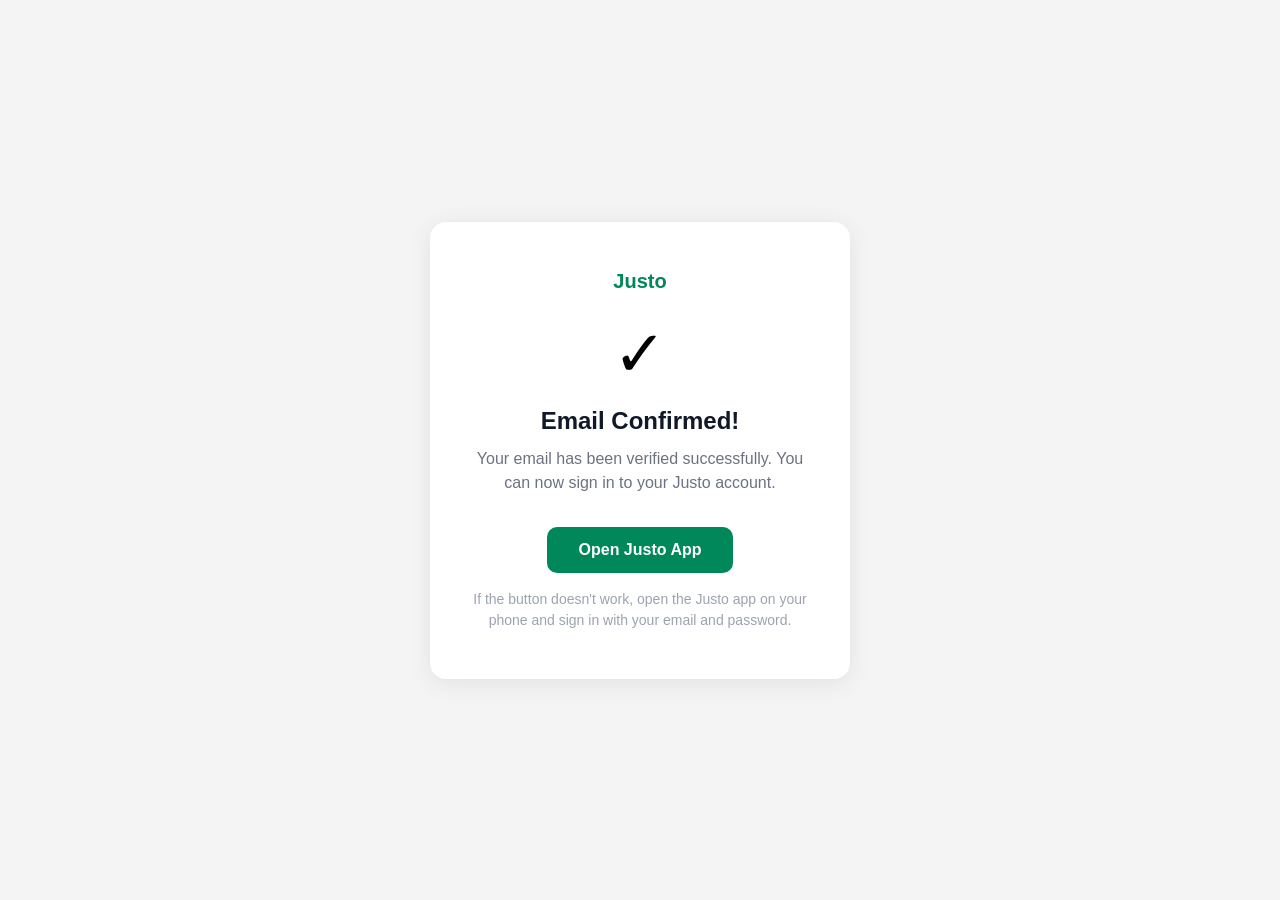
==== email-confirmed.html @ 99648ced "Add email confirmation landing page" ====
<!DOCTYPE html>
<html lang="en">
<head>
  <meta charset="UTF-8">
  <meta name="viewport" content="width=device-width, initial-scale=1.0">
  <title>Email Confirmed - Justo</title>
  <style>
    * { margin: 0; padding: 0; box-sizing: border-box; }
    body {
      font-family: -apple-system, BlinkMacSystemFont, 'Segoe UI', Roboto, Helvetica, Arial, sans-serif;
      background-color: #f4f4f5;
      display: flex;
      align-items: center;
      justify-content: center;
      min-height: 100vh;
      padding: 20px;
    }
    .card {
      background: #ffffff;
      border-radius: 16px;
      padding: 48px 32px;
      max-width: 420px;
      width: 100%;
      text-align: center;
      box-shadow: 0 4px 24px rgba(0,0,0,0.08);
    }
    .icon {
      font-size: 64px;
      margin-bottom: 16px;
    }
    h1 {
      font-size: 24px;
      color: #111827;
      margin-bottom: 12px;
    }
    .subtitle {
      font-size: 16px;
      color: #6b7280;
      line-height: 1.5;
      margin-bottom: 32px;
    }
    .btn {
      display: inline-block;
      background-color: #00875A;
      color: #ffffff;
      font-size: 16px;
      font-weight: 600;
      text-decoration: none;
      padding: 14px 32px;
      border-radius: 10px;
      margin-bottom: 16px;
      transition: background-color 0.2s;
    }
    .btn:hover { background-color: #006644; }
    .hint {
      font-size: 14px;
      color: #9ca3af;
      line-height: 1.5;
    }
    .logo {
      font-size: 20px;
      font-weight: 700;
      color: #00875A;
      margin-bottom: 24px;
    }
  </style>
</head>
<body>
  <div class="card">
    <div class="logo">Justo</div>
    <div class="icon">&#10003;</div>
    <h1>Email Confirmed!</h1>
    <p class="subtitle">Your email has been verified successfully. You can now sign in to your Justo account.</p>
    <a href="justo://auth/callback" class="btn">Open Justo App</a>
    <p class="hint">If the button doesn't work, open the Justo app on your phone and sign in with your email and password.</p>
  </div>

  <script>
    // Try to auto-open the app on the same device
    setTimeout(function() {
      window.location.href = 'justo://auth/callback';
    }, 500);
  </script>
</body>
</html>
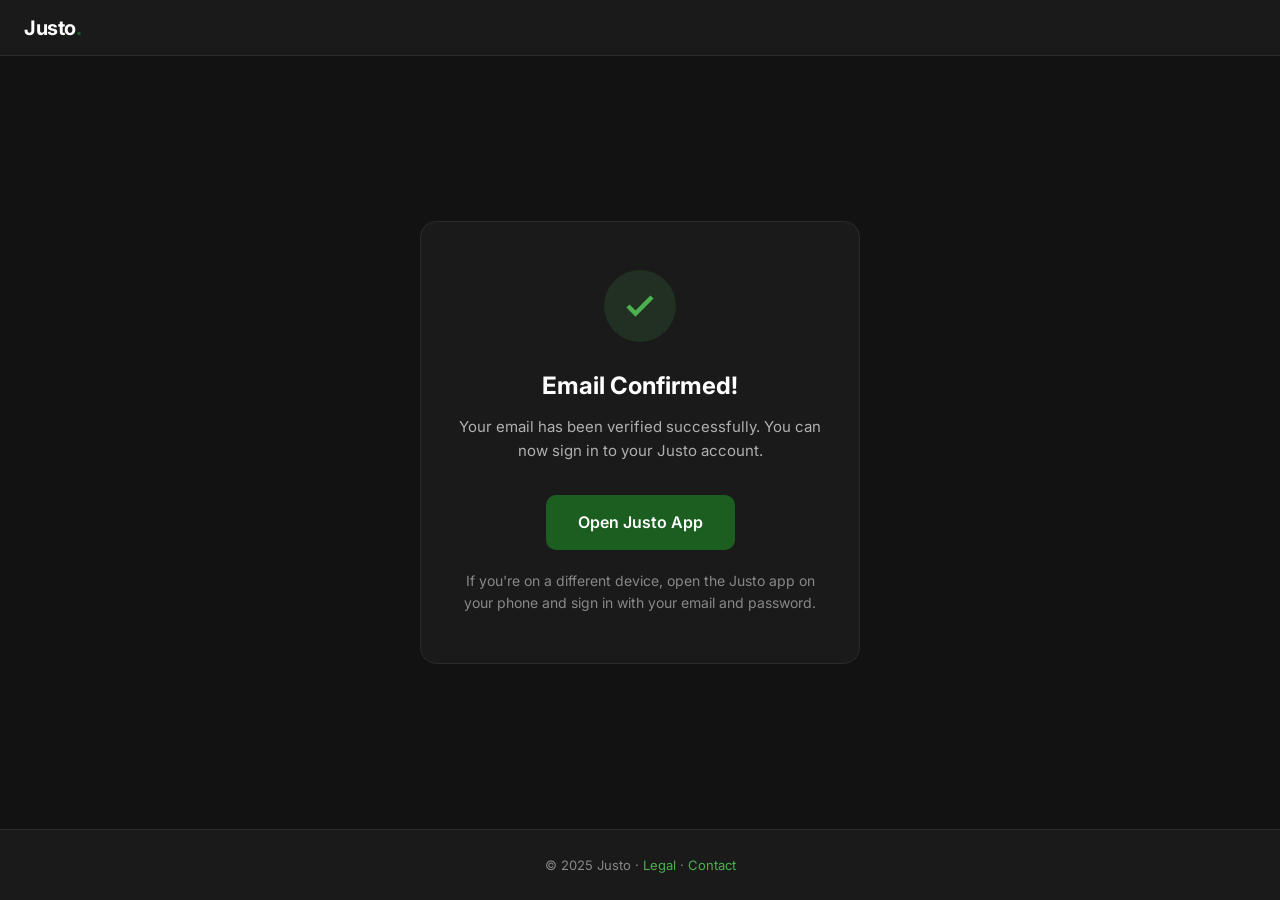
==== commit 98ce85c2: "fix: redesign email-confirmed page with dark theme and deep link" ====
--- a/email-confirmed.html
+++ b/email-confirmed.html
@@ -4,79 +4,155 @@
   <meta charset="UTF-8">
   <meta name="viewport" content="width=device-width, initial-scale=1.0">
   <title>Email Confirmed - Justo</title>
+  <link rel="preconnect" href="https://fonts.googleapis.com">
+  <link rel="preconnect" href="https://fonts.gstatic.com" crossorigin>
+  <link href="https://fonts.googleapis.com/css2?family=Inter:wght@400;600;700&display=swap" rel="stylesheet">
   <style>
-    * { margin: 0; padding: 0; box-sizing: border-box; }
+    *, *::before, *::after { margin: 0; padding: 0; box-sizing: border-box; }
     body {
-      font-family: -apple-system, BlinkMacSystemFont, 'Segoe UI', Roboto, Helvetica, Arial, sans-serif;
-      background-color: #f4f4f5;
+      font-family: 'Inter', -apple-system, BlinkMacSystemFont, 'Segoe UI', Roboto, sans-serif;
+      font-size: 16px;
+      line-height: 1.7;
+      color: #FFFFFF;
+      background: #121212;
+      min-height: 100vh;
+      display: flex;
+      flex-direction: column;
+    }
+
+    /* Nav */
+    .site-nav {
+      background: #1A1A1A;
+      border-bottom: 1px solid #2A2A2A;
+      padding: 0 24px;
+      height: 56px;
+      display: flex;
+      align-items: center;
+    }
+    .nav-brand {
+      font-size: 20px;
+      font-weight: 700;
+      color: #FFFFFF;
+      text-decoration: none;
+      letter-spacing: -0.5px;
+    }
+    .nav-brand span { color: #1B5E20; }
+
+    /* Main content */
+    .container {
+      flex: 1;
       display: flex;
       align-items: center;
       justify-content: center;
-      min-height: 100vh;
-      padding: 20px;
+      padding: 40px 20px;
     }
     .card {
-      background: #ffffff;
+      background: #1A1A1A;
+      border: 1px solid #2A2A2A;
       border-radius: 16px;
       padding: 48px 32px;
-      max-width: 420px;
+      max-width: 440px;
       width: 100%;
       text-align: center;
-      box-shadow: 0 4px 24px rgba(0,0,0,0.08);
     }
-    .icon {
-      font-size: 64px;
-      margin-bottom: 16px;
+    .checkmark {
+      width: 72px;
+      height: 72px;
+      border-radius: 50%;
+      background: rgba(76, 175, 80, 0.15);
+      display: flex;
+      align-items: center;
+      justify-content: center;
+      margin: 0 auto 24px;
+    }
+    .checkmark svg {
+      width: 36px;
+      height: 36px;
+      stroke: #4CAF50;
+      stroke-width: 3;
+      fill: none;
     }
     h1 {
       font-size: 24px;
-      color: #111827;
-      margin-bottom: 12px;
+      font-weight: 700;
+      color: #FFFFFF;
+      margin-bottom: 8px;
     }
     .subtitle {
-      font-size: 16px;
-      color: #6b7280;
-      line-height: 1.5;
+      font-size: 15px;
+      color: #B0B0B0;
+      line-height: 1.6;
       margin-bottom: 32px;
     }
     .btn {
       display: inline-block;
-      background-color: #00875A;
-      color: #ffffff;
+      background: #1B5E20;
+      color: #FFFFFF;
+      font-family: 'Inter', sans-serif;
       font-size: 16px;
       font-weight: 600;
       text-decoration: none;
       padding: 14px 32px;
       border-radius: 10px;
-      margin-bottom: 16px;
-      transition: background-color 0.2s;
+      margin-bottom: 20px;
+      transition: background 0.2s ease;
+      border: none;
+      cursor: pointer;
     }
-    .btn:hover { background-color: #006644; }
-    .hint {
+    .btn:hover { background: #2E7D32; }
+    .fallback {
       font-size: 14px;
-      color: #9ca3af;
-      line-height: 1.5;
+      color: #888;
+      line-height: 1.6;
     }
-    .logo {
-      font-size: 20px;
-      font-weight: 700;
-      color: #00875A;
-      margin-bottom: 24px;
+
+    /* Footer */
+    .site-footer {
+      background: #1A1A1A;
+      border-top: 1px solid #2A2A2A;
+      padding: 24px;
+      text-align: center;
+      color: #888;
+      font-size: 13px;
+    }
+    .site-footer a {
+      color: #4CAF50;
+      text-decoration: none;
+    }
+    .site-footer a:hover { text-decoration: underline; }
+
+    @media (max-width: 480px) {
+      .card { padding: 36px 20px; }
+      h1 { font-size: 20px; }
     }
   </style>
 </head>
 <body>
-  <div class="card">
-    <div class="logo">Justo</div>
-    <div class="icon">&#10003;</div>
-    <h1>Email Confirmed!</h1>
-    <p class="subtitle">Your email has been verified successfully. You can now sign in to your Justo account.</p>
-    <a href="justo://auth/callback" class="btn">Open Justo App</a>
-    <p class="hint">If the button doesn't work, open the Justo app on your phone and sign in with your email and password.</p>
+
+  <nav class="site-nav">
+    <a href="https://dollarvora.github.io/justo-legal/" class="nav-brand">Justo<span>.</span></a>
+  </nav>
+
+  <div class="container">
+    <div class="card">
+      <div class="checkmark">
+        <svg viewBox="0 0 24 24">
+          <polyline points="20 6 9 17 4 12"></polyline>
+        </svg>
+      </div>
+      <h1>Email Confirmed!</h1>
+      <p class="subtitle">Your email has been verified successfully. You can now sign in to your Justo account.</p>
+      <a href="justo://auth/callback" class="btn" id="openApp">Open Justo App</a>
+      <p class="fallback">If you're on a different device, open the Justo app on your phone and sign in with your email and password.</p>
+    </div>
   </div>
 
+  <footer class="site-footer">
+    &copy; 2025 Justo &middot; <a href="https://dollarvora.github.io/justo-legal/">Legal</a> &middot; <a href="mailto:support@justo.app">Contact</a>
+  </footer>
+
   <script>
-    // Try to auto-open the app on the same device
+    // Auto-attempt to open the app via deep link after a short delay
     setTimeout(function() {
       window.location.href = 'justo://auth/callback';
     }, 500);
